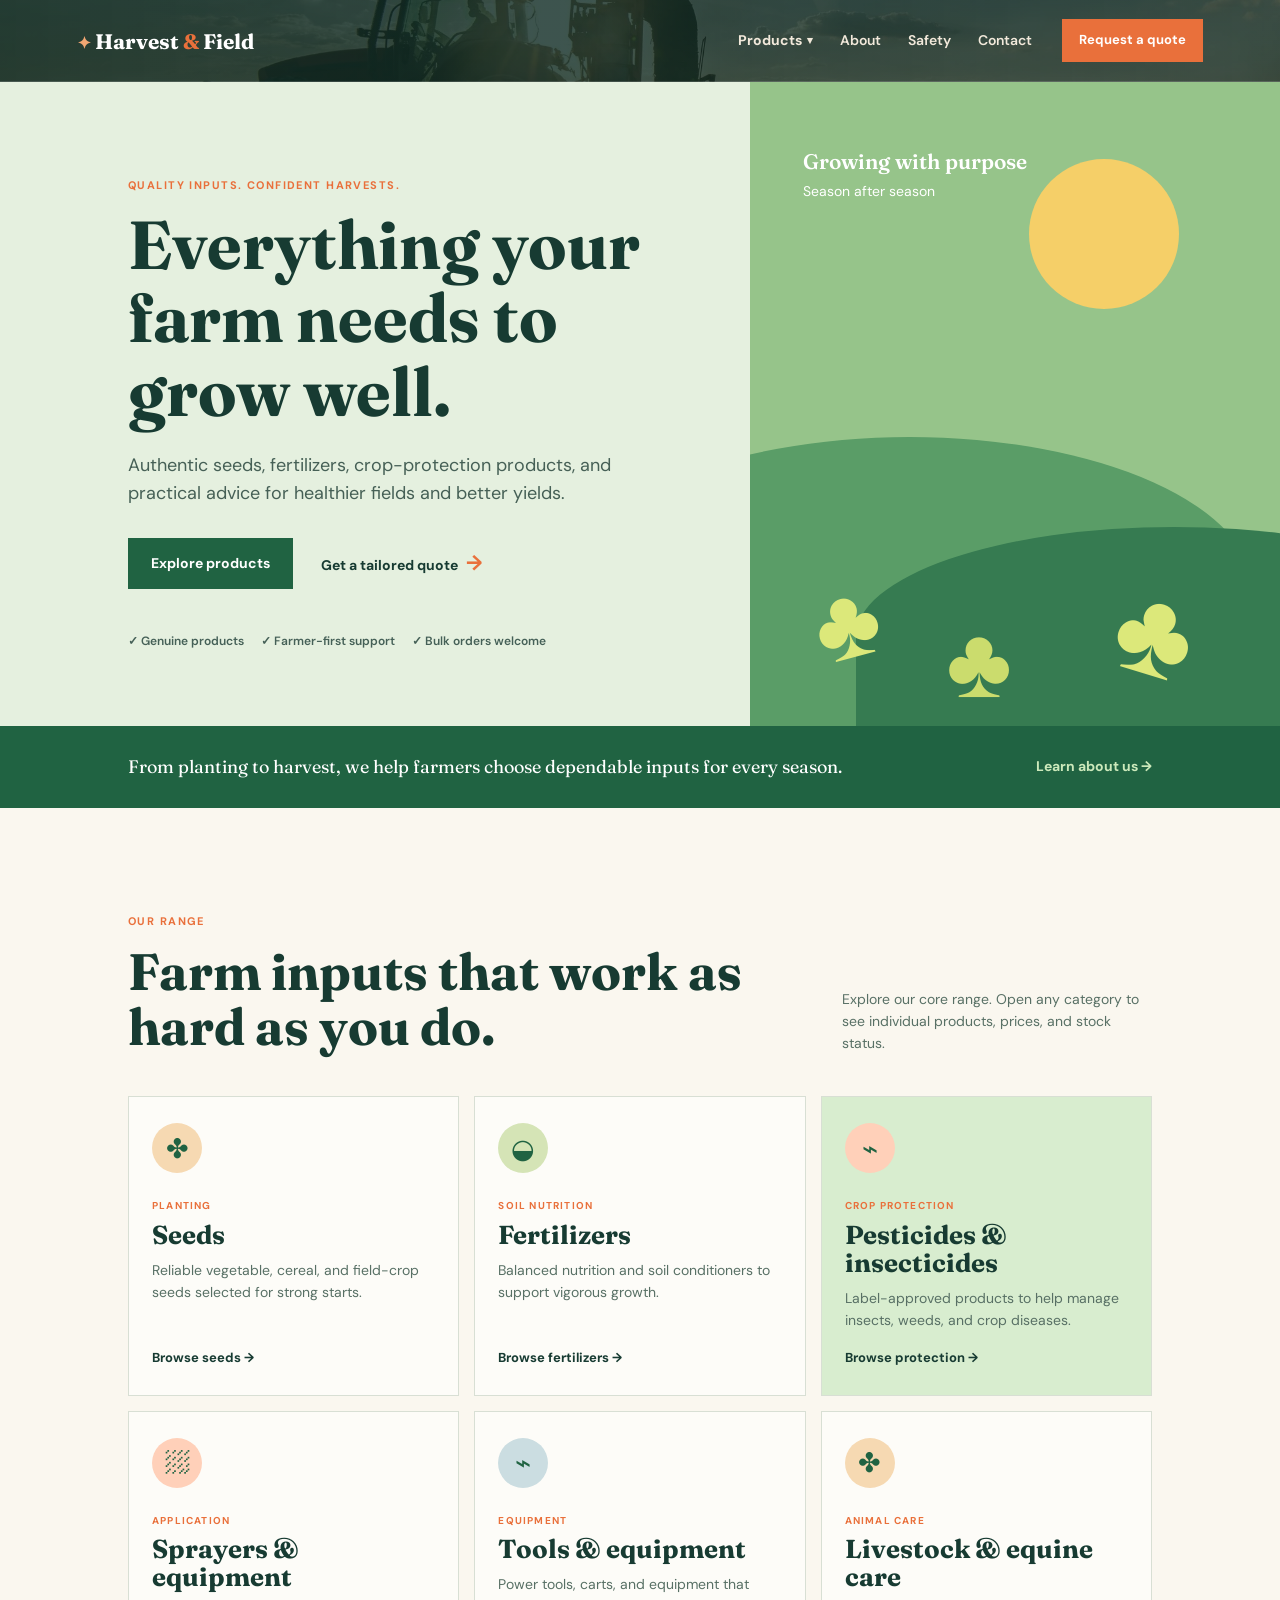
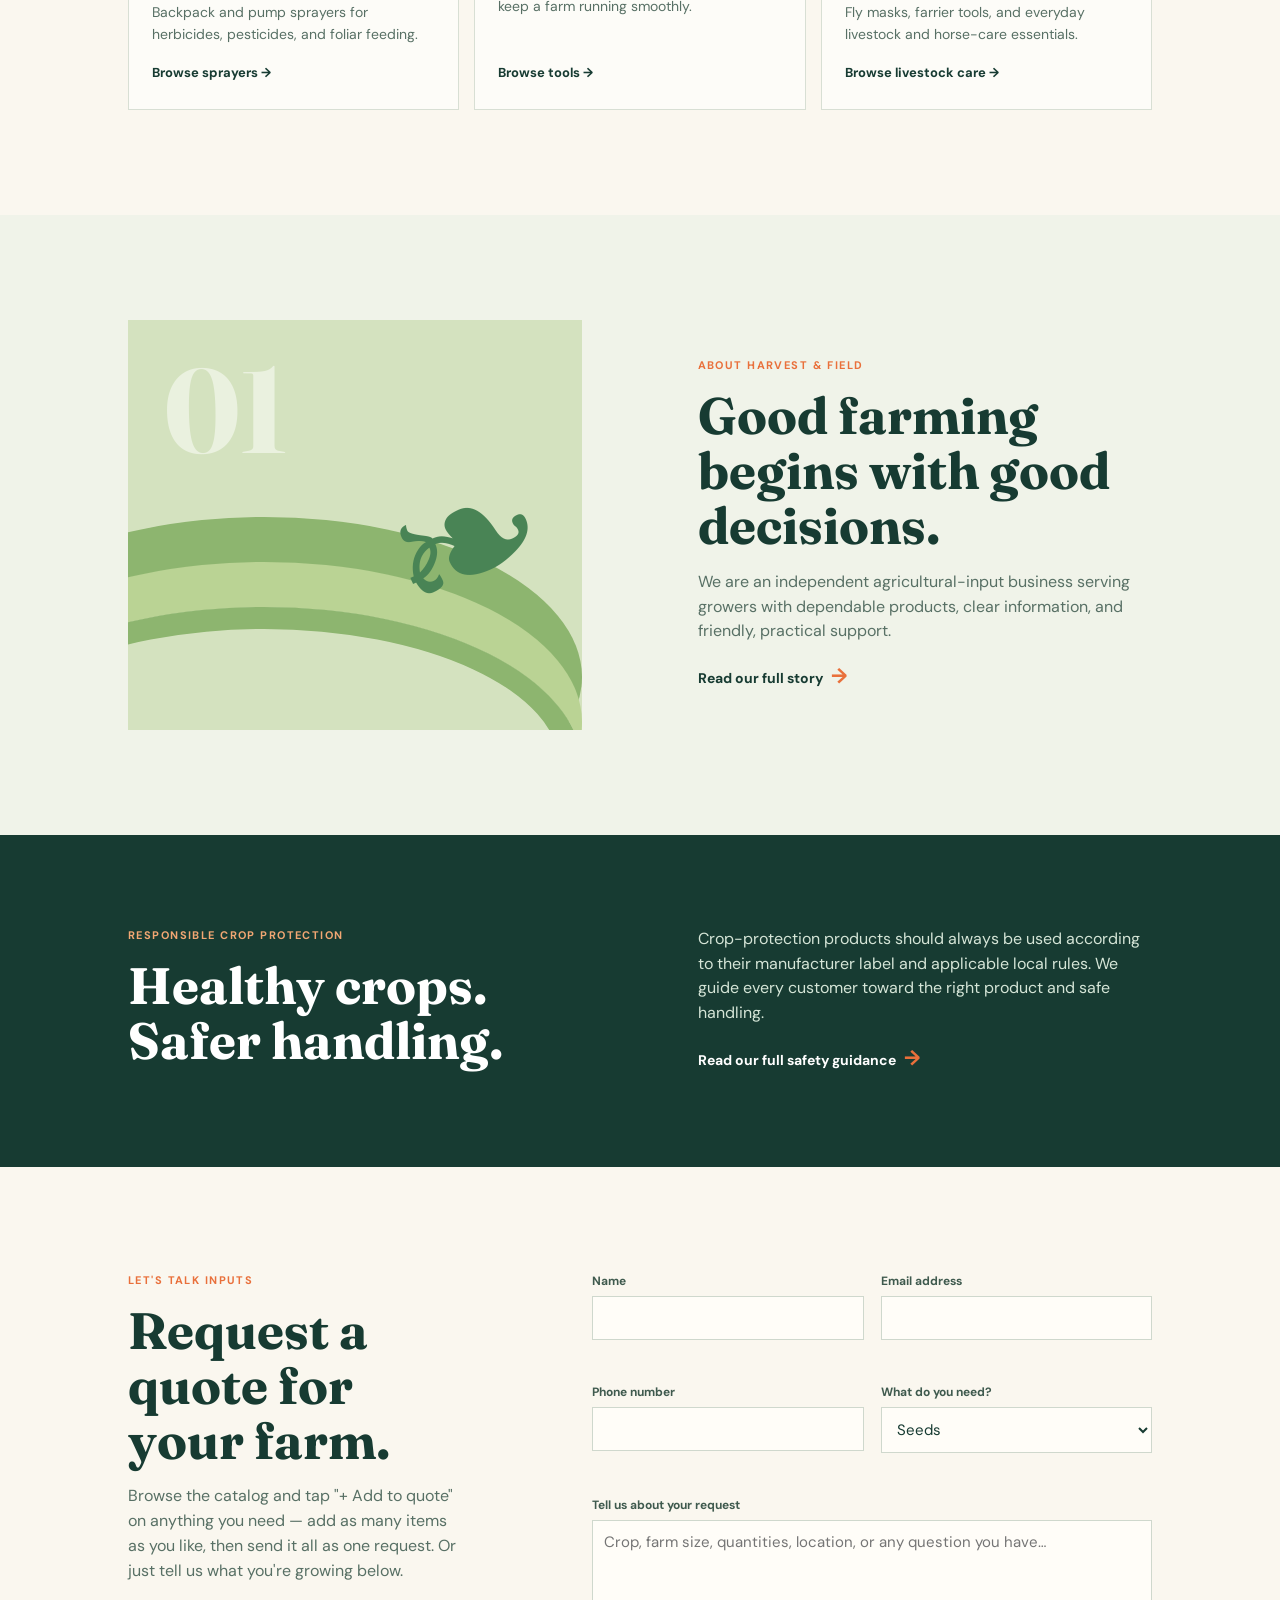
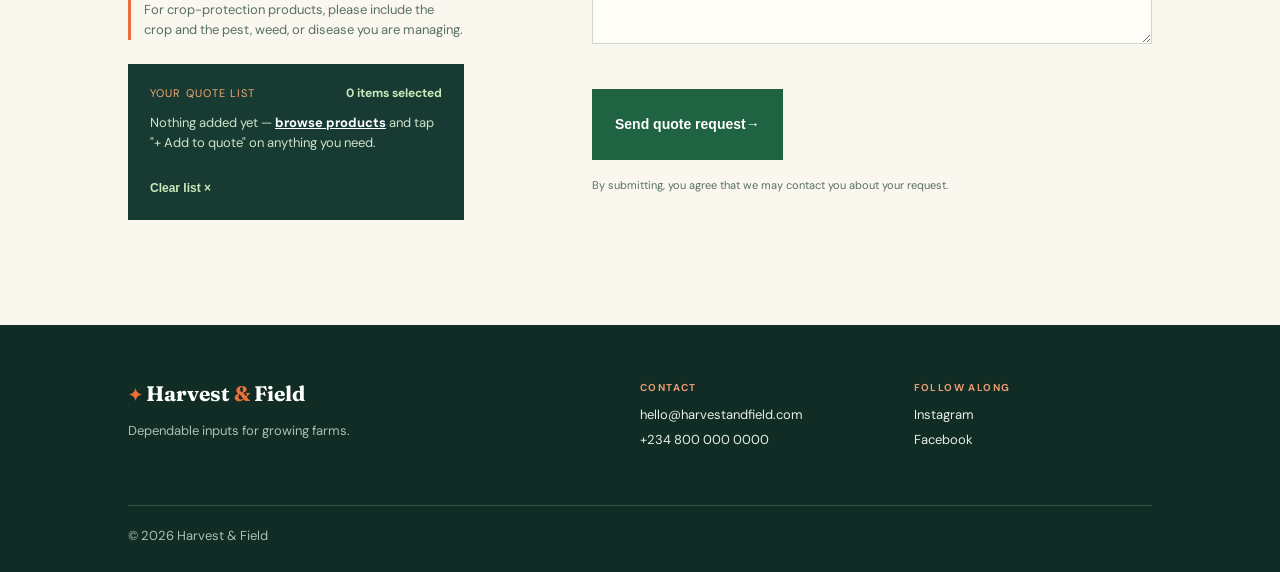
==== harvest-and-field-site/index.html @ bc34e96d "added background image and some images to product.js" ====
<!doctype html>
<html lang="en">
  <head>
    <meta charset="UTF-8" />
    <meta name="viewport" content="width=device-width, initial-scale=1.0" />
    <meta name="description" content="Trusted crop protection, fertilizers, seeds, and farm inputs." />
    <title>Harvest &amp; Field | Agricultural Inputs</title>
    <link rel="preconnect" href="https://fonts.googleapis.com" />
    <link rel="preconnect" href="https://fonts.gstatic.com" crossorigin />
    <link href="https://fonts.googleapis.com/css2?family=DM+Sans:wght@400;500;600;700&family=Fraunces:opsz,wght@9..144,600;9..144,700&display=swap" rel="stylesheet" />
    <link rel="stylesheet" href="styles.css" />
  </head>
  <body>
    <header class="site-header">
      <a class="brand" href="#home" aria-label="Harvest and Field home"><span class="brand-mark">✦</span> Harvest <em>&amp;</em> Field</a>
      <button class="menu-button" aria-expanded="false" aria-controls="site-nav">Menu</button>
      <nav id="site-nav" class="site-nav" aria-label="Main navigation">
        <div class="nav-dropdown">
          <button class="nav-dropdown-trigger" aria-expanded="false" aria-controls="nav-dropdown-panel">Products <span class="caret">▾</span></button>
          <div id="nav-dropdown-panel" class="nav-dropdown-panel">
            <a href="products/index.html#seeds">Seeds</a>
            <a href="products/index.html#fertilizers">Fertilizers</a>
            <a href="products/index.html#protection">Pesticides &amp; insecticides</a>
            <a href="products/index.html#sprayers">Sprayers &amp; application equipment</a>
            <a href="products/index.html#tools">Tools &amp; equipment</a>
            <a href="products/index.html#livestock-care">Livestock &amp; equine care</a>
            <a class="nav-dropdown-all" href="products/index.html">View all products →</a>
          </div>
        </div>
        <a href="about.html">About</a><a href="safety.html">Safety</a><a href="#contact">Contact</a>
        <a href="#quote" class="nav-cta-mobile">Request a quote <span class="cart-badge" data-cart-badge hidden>0</span></a>
      </nav>
      <a class="button button-small header-cta" href="#quote">Request a quote <span class="cart-badge" data-cart-badge hidden>0</span></a>
    </header>

    <main>
      <section id="home" class="hero">
        <div class="hero-copy">
          <p class="eyebrow">Quality inputs. Confident harvests.</p>
          <h1>Everything your farm needs to grow well.</h1>
          <p class="hero-text">Authentic seeds, fertilizers, crop-protection products, and practical advice for healthier fields and better yields.</p>
          <div class="hero-actions"><a class="button" href="products/index.html">Explore products</a><a class="text-link" href="#quote">Get a tailored quote <span>→</span></a></div>
          <div class="trust-row"><span>✓ Genuine products</span><span>✓ Farmer-first support</span><span>✓ Bulk orders welcome</span></div>
        </div>
        <div class="hero-art" role="img" aria-label="Illustration of growing farm crops">
          <div class="sun"></div><div class="hill hill-back"></div><div class="hill hill-front"></div><div class="plant plant-one">♣</div><div class="plant plant-two">♣</div><div class="plant plant-three">♣</div>
          <p>Growing with purpose<br /><span>Season after season</span></p>
        </div>
      </section>

      <section class="intro-strip"><p>From planting to harvest, we help farmers choose dependable inputs for every season.</p><a href="about.html">Learn about us →</a></section>

      <section id="products" class="section products">
        <div class="section-heading"><div><p class="eyebrow">Our range</p><h2>Farm inputs that work as hard as you do.</h2></div><p>Explore our core range. Open any category to see individual products, prices, and stock status.</p></div>
        <div class="product-grid product-grid-6">
          <a class="product-card" href="products/index.html#seeds"><div class="product-icon seed">✤</div><p class="card-label">Planting</p><h3>Seeds</h3><p>Reliable vegetable, cereal, and field-crop seeds selected for strong starts.</p><span class="text-link-inline">Browse seeds →</span></a>
          <a class="product-card" href="products/index.html#fertilizers"><div class="product-icon fertilizer">◒</div><p class="card-label">Soil nutrition</p><h3>Fertilizers</h3><p>Balanced nutrition and soil conditioners to support vigorous growth.</p><span class="text-link-inline">Browse fertilizers →</span></a>
          <a class="product-card featured" href="products/index.html#protection"><div class="product-icon protect">⌁</div><p class="card-label">Crop protection</p><h3>Pesticides &amp; insecticides</h3><p>Label-approved products to help manage insects, weeds, and crop diseases.</p><span class="text-link-inline">Browse protection →</span></a>
          <a class="product-card" href="products/index.html#sprayers"><div class="product-icon protect">⛆</div><p class="card-label">Application</p><h3>Sprayers &amp; equipment</h3><p>Backpack and pump sprayers for herbicides, pesticides, and foliar feeding.</p><span class="text-link-inline">Browse sprayers →</span></a>
          <a class="product-card" href="products/index.html#tools"><div class="product-icon tools">⌁</div><p class="card-label">Equipment</p><h3>Tools &amp; equipment</h3><p>Power tools, carts, and equipment that keep a farm running smoothly.</p><span class="text-link-inline">Browse tools →</span></a>
          <a class="product-card" href="products/index.html#livestock-care"><div class="product-icon seed">✤</div><p class="card-label">Animal care</p><h3>Livestock &amp; equine care</h3><p>Fly masks, farrier tools, and everyday livestock and horse-care essentials.</p><span class="text-link-inline">Browse livestock care →</span></a>
        </div>
      </section>

      <section id="about" class="section story">
        <div class="story-art"><span>01</span><div class="field-lines"></div><div class="story-leaf">❧</div></div>
        <div class="story-copy"><p class="eyebrow">About Harvest &amp; Field</p><h2>Good farming begins with good decisions.</h2><p>We are an independent agricultural-input business serving growers with dependable products, clear information, and friendly, practical support.</p><a class="text-link" href="about.html">Read our full story <span>→</span></a></div>
      </section>

      <section id="safety" class="safety-section"><div><p class="eyebrow">Responsible crop protection</p><h2>Healthy crops. Safer handling.</h2></div><div class="safety-copy"><p>Crop-protection products should always be used according to their manufacturer label and applicable local rules. We guide every customer toward the right product and safe handling.</p><a href="safety.html" class="text-link">Read our full safety guidance <span>→</span></a></div></section>

      <section id="quote" class="quote-section">
        <div class="quote-copy">
          <p class="eyebrow">Let's talk inputs</p>
          <h2>Request a quote for your farm.</h2>
          <p>Browse the catalog and tap "+ Add to quote" on anything you need — add as many items as you like, then send it all as one request. Or just tell us what you're growing below.</p>
          <p class="small-note">For crop-protection products, please include the crop and the pest, weed, or disease you are managing.</p>

          <div class="quote-cart-box">
            <div class="quote-cart-header">
              <p class="quote-selected-label">Your quote list</p>
              <span id="quote-cart-count" class="quote-cart-count">0 items selected</span>
            </div>
            <p id="quote-cart-empty" class="quote-cart-empty">Nothing added yet — <a href="products/index.html">browse products</a> and tap "+ Add to quote" on anything you need.</p>
            <ul id="quote-cart-list" class="quote-cart-list" hidden></ul>
            <button type="button" class="text-link quote-clear" id="quote-cart-clear">Clear list ×</button>
          </div>
        </div>
        <!-- Replace YOUR_FORMSPREE_FORM_ID with the form ID from your Formspree dashboard. -->
        <form class="quote-form" action="https://formspree.io/f/YOUR_FORMSPREE_FORM_ID" method="POST">
          <label>Name<input type="text" name="name" required autocomplete="name" /></label>
          <label>Email address<input type="email" name="email" required autocomplete="email" /></label>
          <label>Phone number<input type="tel" name="phone" autocomplete="tel" /></label>
          <label>What do you need?<select name="interest" id="quote-interest">
            <option value="Seeds">Seeds</option>
            <option value="Fertilizers">Fertilizers</option>
            <option value="Pesticides and insecticides">Pesticides &amp; insecticides</option>
            <option value="Sprayers and application equipment">Sprayers &amp; application equipment</option>
            <option value="Tools and equipment">Tools &amp; equipment</option>
            <option value="Livestock and equine care">Livestock &amp; equine care</option>
            <option value="Bulk order">Bulk order</option>
          </select></label>
          <input type="hidden" name="products" id="quote-products-field" value="" />
          <label class="full-width">Tell us about your request<textarea name="message" id="quote-message" rows="5" required placeholder="Crop, farm size, quantities, location, or any question you have…"></textarea></label>
          <input type="hidden" name="_subject" value="New Harvest & Field quote request" />
          <button class="button form-button" type="submit">Send quote request <span>→</span></button>
          <p class="form-note">By submitting, you agree that we may contact you about your request.</p>
        </form>
      </section>
    </main>
    <footer id="contact" class="site-footer"><div class="footer-brand"><a class="brand" href="#home"><span class="brand-mark">✦</span> Harvest <em>&amp;</em> Field</a><p>Dependable inputs for growing farms.</p></div><div><p class="footer-label">Contact</p><a href="mailto:hello@harvestandfield.com">hello@harvestandfield.com</a><a href="tel:+2348000000000">+234 800 000 0000</a></div><div><p class="footer-label">Follow along</p><a href="#">Instagram</a><a href="#">Facebook</a></div><p class="copyright">© <span id="year"></span> Harvest &amp; Field</p></footer>
    <script src="products.js"></script>
    <script src="script.js"></script>
    <script src="quote-cart.js"></script>
  </body>
</html>
---- harvest-and-field-site/styles.css ----
:root{--ink:#173b32;--green:#206342;--light:#edf4e9;--cream:#faf7ef;--orange:#e9703b;--line:#d8dfd4;--muted:#587065}*{box-sizing:border-box}html{scroll-behavior:smooth}body{margin:0;background:var(--cream);color:var(--ink);font:16px/1.55 'DM Sans',sans-serif}a{color:inherit;text-decoration:none}.site-header{height:82px;padding:0 6vw;display:flex;align-items:center;gap:30px;border-bottom:1px solid var(--line);background:rgba(250,247,239,.93);position:sticky;top:0;z-index:10;backdrop-filter:blur(9px)}.brand{font:700 21px Fraunces,serif;white-space:nowrap}.brand em{color:var(--orange);font-style:normal}.brand-mark{color:var(--orange);font-size:17px}.site-nav{display:flex;gap:27px;margin-left:auto;font-size:14px;font-weight:600}.site-nav a:hover,.text-link:hover,.product-card a:hover{color:var(--orange)}.button{display:inline-flex;align-items:center;justify-content:center;background:var(--green);color:white;padding:14px 22px;border:1px solid var(--green);font-weight:700;font-size:14px;transition:.2s}.button:hover{background:#164c32}.button-small{padding:10px 16px;font-size:13px}.menu-button{display:none}.hero{min-height:600px;display:grid;grid-template-columns:1.08fr .92fr;padding-left:10vw;background:#e5f0df}.hero-copy{padding:95px 5vw 75px 0;align-self:center}.eyebrow{color:var(--orange);text-transform:uppercase;letter-spacing:.13em;font-size:11px;font-weight:700;margin:0 0 14px}.hero h1,h2,h3{font-family:Fraunces,serif;line-height:1.08}.hero h1{font-size:clamp(43px,5.3vw,75px);max-width:670px;margin:0}.hero-text{font-size:18px;color:#466056;max-width:570px;margin:24px 0}.hero-actions{display:flex;align-items:center;gap:28px;margin-top:30px}.text-link{font-weight:700;font-size:14px}.text-link span{color:var(--orange);font-size:21px;margin-left:5px}.trust-row{display:flex;gap:17px;flex-wrap:wrap;font-size:12px;font-weight:600;margin-top:43px;color:#456057}.hero-art{position:relative;overflow:hidden;background:#96c48a;min-height:420px;color:#fff}.hero-art .sun{width:150px;height:150px;border-radius:50%;background:#f5cf68;position:absolute;right:19%;top:12%}.hill{position:absolute;border-radius:50% 50% 0 0;bottom:-20px}.hill-back{background:#5a9d67;width:130%;height:48%;left:-35%}.hill-front{background:#367b51;width:120%;height:34%;right:-40%}.plant{position:absolute;font-size:100px;color:#dce87a;bottom:8%;line-height:1}.plant-one{left:12%;transform:rotate(-15deg)}.plant-two{left:37%;bottom:2%;color:#cbdc6d}.plant-three{right:16%;font-size:120px;bottom:5%;transform:rotate(17deg)}.hero-art p{position:absolute;z-index:2;left:10%;top:7%;font:600 21px/1.3 Fraunces,serif}.hero-art p span{font:14px 'DM Sans',sans-serif}.intro-strip{background:var(--green);padding:27px 10vw;display:flex;justify-content:space-between;gap:25px;color:#fff;align-items:center}.intro-strip p{margin:0;font-family:Fraunces,serif;font-size:18px}.intro-strip a{color:#cce9bb;font-size:14px;font-weight:700;white-space:nowrap}.section{padding:105px 10vw}.section-heading{display:flex;justify-content:space-between;gap:40px;align-items:end;margin-bottom:42px}.section-heading h2,.story h2,.quote-section h2,.safety-section h2{font-size:clamp(33px,4vw,52px);margin:0;max-width:650px}.section-heading>p{max-width:310px;margin:0;color:var(--muted);font-size:14px}.product-grid{display:grid;grid-template-columns:repeat(4,1fr);gap:15px}.product-card{border:1px solid var(--line);padding:26px 23px;min-height:290px;background:#fdfcf8;display:flex;flex-direction:column}.product-card.featured{background:#d8edcf}.product-icon{width:50px;height:50px;border-radius:50%;display:grid;place-items:center;background:#f6d9b2;color:var(--green);font-size:27px;margin-bottom:25px}.fertilizer{background:#d5e4b6}.protect{background:#ffd0b9}.tools{background:#cbdde1}.card-label{font-size:10px;text-transform:uppercase;letter-spacing:.12em;color:var(--orange);font-weight:700;margin:0 0 7px}.product-card h3{font-size:26px;margin:0}.product-card p:not(.card-label){font-size:14px;color:var(--muted);margin:11px 0 17px}.product-card a{font-size:13px;font-weight:700;margin-top:auto}.story{display:grid;grid-template-columns:1fr 1fr;gap:9vw;align-items:center;background:#f0f3e9}.story-art{height:410px;background:#d4e2bf;position:relative;overflow:hidden}.story-art>span{position:absolute;font:700 120px Fraunces,serif;color:#eaf1df;left:8%;top:4%}.field-lines{position:absolute;width:140%;height:78%;border:22px solid #8db56f;border-radius:50%;left:-40%;bottom:-48%;box-shadow:0 -45px 0 #bad394,0 -90px 0 #8db56f}.story-leaf{position:absolute;right:8%;top:19%;font-size:190px;color:#498455;transform:rotate(-24deg)}.story-copy>p:not(.eyebrow){color:var(--muted);max-width:500px}.safety-section{background:#173b32;color:#fff;padding:92px 10vw;display:grid;grid-template-columns:1fr 1fr;gap:9vw}.safety-section .eyebrow{color:#f2a773}.safety-copy{color:#d5e5d7}.safety-copy p{margin-top:0}.safety-copy ul{padding-left:20px;font-size:14px;margin:23px 0}.safety-copy li{margin:7px 0}.safety-copy .text-link{color:#fff}.quote-section{padding:105px 10vw;display:grid;grid-template-columns:.75fr 1.25fr;gap:10vw}.quote-copy>p:not(.eyebrow){color:var(--muted);max-width:365px}.small-note{font-size:13px;border-left:3px solid var(--orange);padding-left:13px}.quote-form{display:grid;grid-template-columns:1fr 1fr;gap:17px}.quote-form label{font-size:12px;font-weight:700;color:#3f5a4e}.quote-form input,.quote-form select,.quote-form textarea{font:15px 'DM Sans',sans-serif;color:var(--ink);width:100%;display:block;background:#fffdf8;border:1px solid #cfd8cd;padding:11px;margin-top:6px;border-radius:0}.quote-form input:focus,.quote-form select:focus,.quote-form textarea:focus{outline:2px solid #8ec17c;border-color:transparent}.full-width,.form-button,.form-note{grid-column:1/-1}.form-button{width:max-content;cursor:pointer;margin-top:2px}.form-note{font-size:11px;color:var(--muted);margin:0}.site-footer{background:#102c25;color:#e7f0e3;padding:55px 10vw 25px;display:grid;grid-template-columns:2fr 1fr 1fr;gap:35px}.site-footer .brand{color:#fff}.footer-brand p,.copyright{font-size:13px;color:#aac0b2}.footer-label{font-size:10px;text-transform:uppercase;letter-spacing:.14em;color:#e99b70;font-weight:700;margin:0 0 10px}.site-footer div:not(.footer-brand) a{display:block;font-size:13px;margin:5px 0}.copyright{grid-column:1/-1;margin:15px 0 0;border-top:1px solid #355348;padding-top:20px}@media(max-width:760px){.site-header{padding:0 6vw;height:68px;gap:12px}.menu-button{display:block;margin-left:auto;background:none;border:0;color:var(--ink);font:700 13px 'DM Sans';cursor:pointer}.site-nav{display:none;position:absolute;top:68px;left:0;right:0;padding:20px 6vw;background:var(--cream);border-bottom:1px solid var(--line);flex-direction:column;gap:15px}.site-nav.open{display:flex}.header-cta{display:none}.hero{display:block;padding-left:6vw}.hero-copy{padding:67px 6vw 54px 0}.hero-art{min-height:320px}.intro-strip{padding:23px 6vw;display:block}.intro-strip a{display:inline-block;margin-top:9px}.section,.quote-section{padding:72px 6vw}.section-heading,.safety-section,.quote-section,.story{display:block}.section-heading>p{margin-top:17px}.product-grid{grid-template-columns:1fr 1fr}.product-card{min-height:255px;padding:20px 17px}.product-card h3{font-size:23px}.story-art{height:300px;margin-bottom:48px}.safety-section{padding:70px 6vw}.safety-copy{margin-top:30px}.quote-copy{margin-bottom:38px}.site-footer{padding:45px 6vw 22px;grid-template-columns:1fr 1fr}.footer-brand,.copyright{grid-column:1/-1}}@media(max-width:420px){.product-grid,.quote-form{grid-template-columns:1fr}.hero h1{font-size:42px}.trust-row{display:block}.trust-row span{display:block;margin:7px 0}.site-footer{grid-template-columns:1fr}.site-footer div{margin-bottom:10px}}


/* ============ Added: products dropdown, catalog, product detail, quote flow ============ */

.nav-dropdown{position:relative}
.nav-dropdown-trigger{background:none;border:0;font:700 14px 'DM Sans',sans-serif;color:var(--ink);cursor:pointer;display:inline-flex;align-items:center;gap:5px;padding:0}
.nav-dropdown-trigger:hover,.nav-dropdown-trigger[aria-expanded="true"]{color:var(--orange)}
.nav-dropdown-trigger .caret{font-size:11px;transition:transform .15s}
.nav-dropdown-trigger[aria-expanded="true"] .caret{transform:rotate(180deg)}
.nav-dropdown-panel{display:none;position:absolute;top:calc(100% + 14px);left:0;background:#fffdf8;border:1px solid var(--line);box-shadow:0 14px 30px rgba(23,59,50,.12);min-width:230px;padding:8px;z-index:20}
.nav-dropdown-panel.open{display:flex;flex-direction:column}
.nav-dropdown-panel a{padding:10px 12px;font-size:14px;font-weight:600;color:var(--ink);border-radius:2px}
.nav-dropdown-panel a:hover{background:var(--light);color:var(--green)}
.nav-dropdown-panel .nav-dropdown-all{margin-top:6px;border-top:1px solid var(--line);padding-top:12px;color:var(--orange);font-size:13px}

@media(max-width:760px){
  .nav-dropdown-panel{position:static;box-shadow:none;border:0;padding:4px 0 4px 14px;min-width:0}
  .nav-dropdown-panel.open{display:flex}
  .nav-dropdown-trigger{width:100%;justify-content:space-between;padding:4px 0}
}

.text-link-inline{font-size:13px;font-weight:700;margin-top:auto;color:var(--ink)}
.product-card:hover .text-link-inline{color:var(--orange)}

/* Status pills */
.status-pill{display:inline-flex;align-items:center;font-size:10px;font-weight:700;text-transform:uppercase;letter-spacing:.06em;padding:5px 10px;border-radius:2px}
.status-pill-lg{font-size:12px;padding:7px 14px;margin:10px 0}
.status-in{background:#d8edcf;color:#206342}
.status-low{background:#fbe6c4;color:#9a5b0a}
.status-out{background:#f2d3d3;color:#9c2f2f}
.status-special{background:#d9e6f2;color:#2b5a82}

/* Catalog hero + filters */
.catalog-hero{padding:80px 10vw 20px;max-width:760px}
.catalog-hero h1{font-size:clamp(36px,5vw,58px);margin:14px 0}
.catalog-hero p{color:var(--muted);font-size:16px}
.catalog-filters{display:flex;gap:12px;flex-wrap:wrap;padding:0 10vw 40px}
.filter-chip{border:1px solid var(--line);padding:9px 16px;font-size:13px;font-weight:700;border-radius:999px;background:#fdfcf8}
.filter-chip:hover{border-color:var(--green);color:var(--green)}

.catalog-section{padding:20px 10vw 60px}
.catalog-section h2{font-size:clamp(26px,3vw,36px);margin:0 0 24px}
.catalog-grid{display:grid;grid-template-columns:repeat(4,1fr);gap:18px}
.catalog-card{border:1px solid var(--line);background:#fdfcf8;display:flex;flex-direction:column;overflow:hidden}
.catalog-card:hover{border-color:var(--green)}
.catalog-card-image{position:relative;background:#fff;aspect-ratio:1/1;display:flex;align-items:center;justify-content:center;padding:14px}
.catalog-card-image img{max-width:100%;max-height:100%;object-fit:contain}
.catalog-card-image .status-pill{position:absolute;top:10px;right:10px}
.catalog-card-body{padding:16px}
.catalog-card-body h3{font-family:Fraunces,serif;font-size:18px;margin:0 0 6px;line-height:1.2}
.catalog-card-body p{font-size:13px;color:var(--muted);margin:0 0 10px}
.catalog-card-price{font-size:13px;font-weight:700;color:var(--green)}
.empty-note{color:var(--muted);font-size:14px}

/* Breadcrumb */
.breadcrumb{padding:26px 10vw 0;font-size:12px;color:var(--muted)}
.breadcrumb a{color:var(--muted);font-weight:600}
.breadcrumb a:hover{color:var(--orange)}
.breadcrumb span{margin:0 6px}

/* Product detail */
.product-detail{display:grid;grid-template-columns:1fr 1fr;gap:6vw;padding:24px 10vw 70px;align-items:start}
.product-image{background:#fff;border:1px solid var(--line);aspect-ratio:1/1;display:flex;align-items:center;justify-content:center;padding:30px}
.product-image img{max-width:100%;max-height:100%;object-fit:contain}
.product-info h1{font-size:clamp(28px,3.6vw,42px);margin:6px 0 4px}
.product-price{font-size:22px;font-weight:700;color:var(--green);margin:14px 0 4px}
.product-description{color:var(--muted);font-size:15px;max-width:520px;margin:14px 0 26px}
.product-actions{display:flex;align-items:center;gap:24px;flex-wrap:wrap;margin-bottom:22px}
.product-note{font-size:12px;color:var(--muted);border-left:3px solid var(--orange);padding-left:12px;max-width:480px}
.product-missing{padding:60px 0;text-align:center}

.similar-section{padding:20px 10vw 80px;border-top:1px solid var(--line)}
.similar-section h2{font-size:26px;margin:34px 0 6px}
.similar-intro{color:var(--muted);font-size:14px;margin:0 0 24px}

/* Quote-selected-product widget */
.quote-selected-product{background:#173b32;color:#fff;padding:16px 18px;margin-top:24px;max-width:365px}
.quote-selected-label{font-size:11px;text-transform:uppercase;letter-spacing:.1em;color:#f2a773;margin:0 0 4px}
.quote-selected-name{font-family:Fraunces,serif;font-size:18px;margin:0 0 8px}
.quote-clear{background:none;border:0;color:#cce9bb;font-size:12px;font-weight:700;cursor:pointer;padding:0}
.quote-clear:hover{color:#fff}

@media(max-width:900px){
  .catalog-grid{grid-template-columns:repeat(2,1fr)}
  .product-detail{grid-template-columns:1fr;gap:30px}
}
@media(max-width:480px){
  .catalog-grid{grid-template-columns:1fr}
  .catalog-hero,.catalog-filters,.catalog-section,.breadcrumb,.product-detail,.similar-section{padding-left:6vw;padding-right:6vw}
}


/* ============ Added: standalone About/Safety pages ============ */

.nav-current{color:var(--orange)}

.page-hero{padding:80px 10vw 30px;max-width:760px}
.page-hero h1{font-size:clamp(36px,5vw,58px);margin:14px 0}
.page-hero p{color:var(--muted);font-size:16px}

.about-values,.safety-guidelines{padding-top:0}
.about-values .product-card p a.text-link-inline,
.safety-guidelines .product-card p a.text-link-inline{display:inline;margin:0;color:var(--orange);font-weight:700}

.safety-section-page{padding-top:60px}

.quote-teaser{background:var(--green);color:#fff;padding:60px 10vw;display:flex;justify-content:space-between;align-items:center;gap:30px;flex-wrap:wrap}
.quote-teaser h2{font-family:Fraunces,serif;font-size:clamp(24px,3vw,34px);margin:6px 0}
.quote-teaser p{color:#d9ecd0;margin:0;max-width:420px}
.quote-teaser .eyebrow{color:#f2a773}
.quote-teaser .button{background:#fff;color:var(--green);border-color:#fff}
.quote-teaser .button:hover{background:#eef7ea}

@media(max-width:760px){
  .page-hero{padding:60px 6vw 20px}
  .quote-teaser{padding:44px 6vw;flex-direction:column;align-items:flex-start}
}


/* ============ Added: mobile responsiveness & usability pass ============ */

html{-webkit-text-size-adjust:100%}
body{overflow-x:hidden}
img{max-width:100%}

/* Quote CTA inside the mobile menu (hidden on desktop; header button already covers that case) */
.nav-cta-mobile{display:none}

/* Bigger, easier-to-tap menu button */
.menu-button{padding:8px 4px}

@media(max-width:760px){
  /* Mobile menu gets its own prominent quote button since the header one is hidden */
  .nav-cta-mobile{
    display:block;
    margin-top:6px;
    padding-top:16px;
    border-top:1px solid var(--line);
    color:var(--green);
    font-weight:700;
  }

  /* Roomier tap targets throughout the mobile menu */
  .site-nav > a{padding:6px 0}
  .nav-dropdown-trigger{padding:6px 0}
  .nav-dropdown-panel a{padding:12px 12px;min-height:20px}

  /* Let primary hero/CTA buttons wrap instead of overflowing on narrow phones */
  .hero-actions{flex-wrap:wrap;row-gap:14px}
  .trust-row{row-gap:8px}

  /* Bring product/catalog/about/safety pages in line with the rest of the site's mobile side padding */
  .catalog-hero,.catalog-filters,.catalog-section,.breadcrumb,.product-detail,.similar-section,
  .page-hero,.about-values,.safety-guidelines,.safety-section-page{
    padding-left:6vw;
    padding-right:6vw;
  }
  .catalog-grid{grid-template-columns:repeat(2,1fr)}
  .product-detail{grid-template-columns:1fr;gap:26px}
  .product-image{padding:20px}

  /* Quote form: single column reads far better than a squeezed 2-column grid on mid-size phones */
  .quote-form{grid-template-columns:1fr}
  .quote-selected-product{max-width:none}

  /* Footer links get more breathing room for thumbs */
  .site-footer div:not(.footer-brand) a{padding:4px 0}

  /* Filter chips wrap cleanly and stay tappable */
  .catalog-filters{gap:10px}
  .filter-chip{padding:10px 16px}
}

@media(max-width:480px){
  .catalog-grid{grid-template-columns:1fr}
  .product-actions{flex-direction:column;align-items:flex-start;gap:14px}
  .product-actions .button{width:100%;text-align:center}
  .quote-teaser{align-items:stretch}
  .quote-teaser .button{width:100%;text-align:center}
  .hero-actions .button{width:100%;text-align:center}
  .hero-actions .text-link{width:100%;display:inline-block;text-align:center}
  .catalog-card-body h3{font-size:16px}
  .product-info h1{font-size:28px}
}


/* ============ Added: multi-item quote cart ============ */

/* Header/mobile-menu cart count badge */
.cart-badge{
  display:inline-flex;align-items:center;justify-content:center;
  min-width:18px;height:18px;padding:0 5px;margin-left:6px;
  background:var(--orange);color:#fff;font-size:11px;font-weight:700;
  border-radius:999px;line-height:18px;
}
.cart-badge[hidden]{display:none}
.header-cta .cart-badge{background:#fff;color:var(--orange)}
.nav-cta-mobile .cart-badge{background:var(--orange);color:#fff}

/* Catalog card restructured: link (image+body) and Add-to-quote button are now siblings,
   not nested, so both stay properly tappable/clickable. */
.catalog-card{border:1px solid var(--line);background:#fdfcf8;display:flex;flex-direction:column;overflow:hidden}
.catalog-card:hover{border-color:var(--green)}
.catalog-card-link{display:flex;flex-direction:column;flex:1;color:inherit;text-decoration:none}
.catalog-card-image{position:relative;background:#fff;aspect-ratio:1/1;display:flex;align-items:center;justify-content:center;padding:14px}
.catalog-card-image img{max-width:100%;max-height:100%;object-fit:contain}
.catalog-card-image .status-pill{position:absolute;top:10px;right:10px}
.catalog-card-body{padding:16px;flex:1;display:flex;flex-direction:column}
.catalog-card-body h3{font-family:Fraunces,serif;font-size:18px;margin:0 0 6px;line-height:1.2}
.catalog-card-body p{font-size:13px;color:var(--muted);margin:0 0 10px}
.catalog-card-price{font-size:13px;font-weight:700;color:var(--green);margin-top:auto}

.add-to-quote-btn{
  margin:0 16px 16px;padding:10px 12px;background:none;
  border:1px solid var(--green);color:var(--green);
  font:700 13px 'DM Sans',sans-serif;cursor:pointer;transition:.15s;
}
.add-to-quote-btn:hover{background:var(--green);color:#fff}
.add-to-quote-btn.in-cart{background:var(--green);color:#fff;border-color:var(--green)}
.add-to-quote-btn.in-cart:hover{background:#164c32}

/* Product detail page "Add to quote" button uses the same in-cart treatment */
.product-actions .button.in-cart{background:#164c32;border-color:#164c32}
.product-actions .button.in-cart::after{content:""}

/* Quote form: cart summary box (replaces the old single-product widget) */
.quote-cart-box{background:#173b32;color:#fff;padding:20px 22px;margin-top:24px;max-width:400px}
.quote-cart-header{display:flex;align-items:center;justify-content:space-between;gap:10px;margin-bottom:6px}
.quote-selected-label{font-size:11px;text-transform:uppercase;letter-spacing:.1em;color:#f2a773;margin:0}
.quote-cart-count{font-size:12px;color:#cce9bb;font-weight:700}
.quote-cart-empty{font-size:13px;color:#cfe2c8;margin:10px 0 0}
.quote-cart-empty a{color:#fff;font-weight:700;text-decoration:underline}
.quote-cart-list{list-style:none;margin:14px 0 6px;padding:0;display:flex;flex-direction:column;gap:10px;max-height:260px;overflow-y:auto}
.quote-cart-item{display:flex;align-items:center;gap:10px;background:rgba(255,255,255,.06);padding:8px;border-radius:2px}
.quote-cart-item img{width:38px;height:38px;object-fit:contain;background:#fff;flex-shrink:0;border-radius:2px}
.quote-cart-item-name{font-size:13px;font-weight:600;flex:1;line-height:1.3}
.quote-cart-remove{background:none;border:0;color:#f2a773;font-size:18px;line-height:1;cursor:pointer;padding:2px 6px}
.quote-cart-remove:hover{color:#fff}
.quote-clear{background:none;border:0;color:#cce9bb;font-size:12px;font-weight:700;cursor:pointer;padding:0;margin-top:8px}
.quote-clear:hover{color:#fff}

@media(max-width:760px){
  .quote-cart-box{max-width:none}
  .add-to-quote-btn{font-size:12px;padding:9px 10px}
}


/* ============ Added: 6-category homepage grid (Sprayers + Livestock & Equine Care) ============ */

.product-grid-6{grid-template-columns:repeat(3,1fr)}

@media(max-width:900px){
  .product-grid-6{grid-template-columns:repeat(2,1fr)}
}
@media(max-width:480px){
  .product-grid-6{grid-template-columns:1fr}
}


/* ============ Added: photographic header background ============ */

.site-header{
  background-image: linear-gradient(90deg, rgba(16,44,37,.88), rgba(16,44,37,.72)), url('images/img120.webp');
  background-size: cover;
  background-position: center 35%;
  border-bottom: 1px solid rgba(255,255,255,.15);
}

.site-header .brand{color:#fff}
.site-header .brand-mark{color:#f2a773}
.site-header .site-nav > a{color:#f2e9db}
.site-header .site-nav > a:hover{color:#fff}
.site-header .nav-dropdown-trigger{color:#f2e9db}
.site-header .nav-dropdown-trigger:hover,
.site-header .nav-dropdown-trigger[aria-expanded="true"]{color:#fff}
.site-header .menu-button{color:#fff}
.site-header .header-cta{background:var(--orange);border-color:var(--orange)}
.site-header .header-cta:hover{background:#d15f2c}
.site-header .header-cta .cart-badge{background:#fff;color:var(--orange)}

/* Mobile menu panel stays on a solid, readable surface — only the slim
   collapsed bar shows the photo, matching how the desktop nav reads. */
@media(max-width:760px){
  .site-header{background-image:none;background-color:#102c25}
  .site-nav{background:var(--cream)}
  .site-nav > a,
  .nav-dropdown-trigger{color:var(--ink)}
  .nav-dropdown-trigger:hover,
  .nav-dropdown-trigger[aria-expanded="true"]{color:var(--orange)}
}
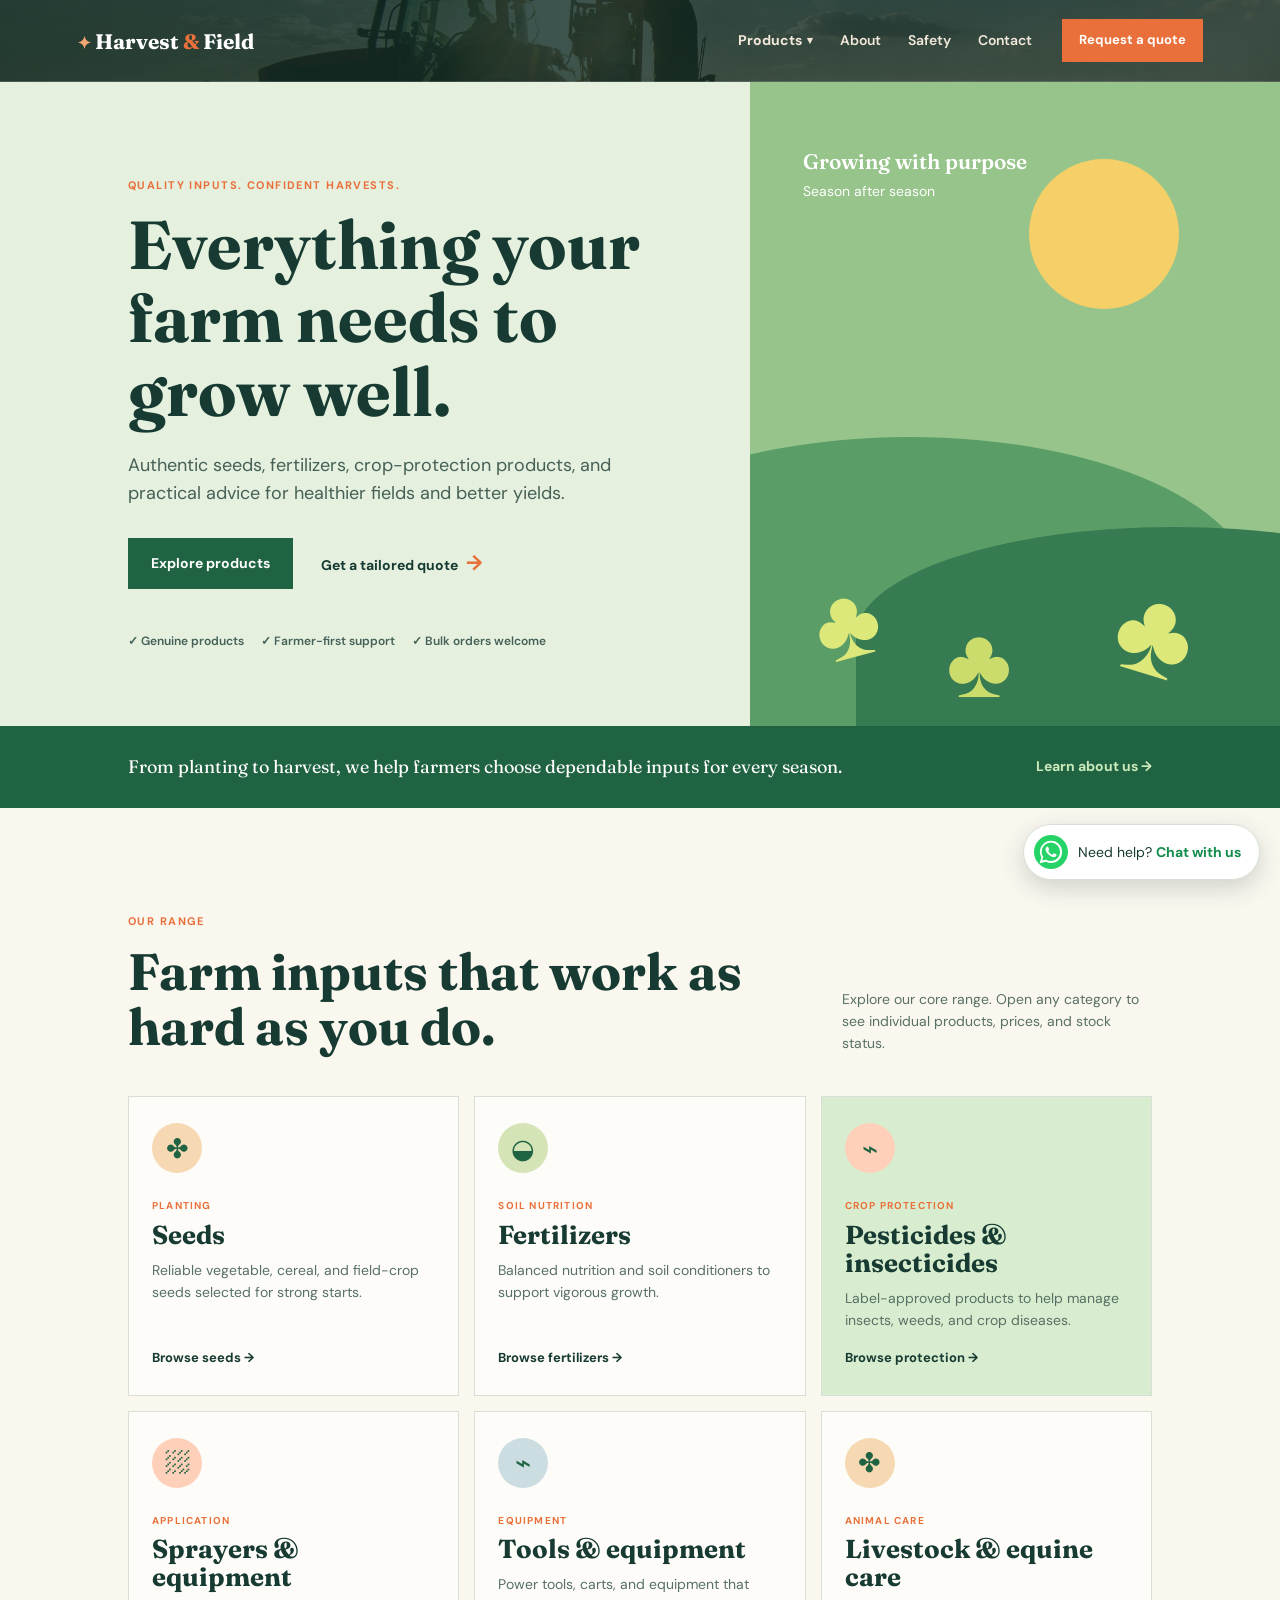
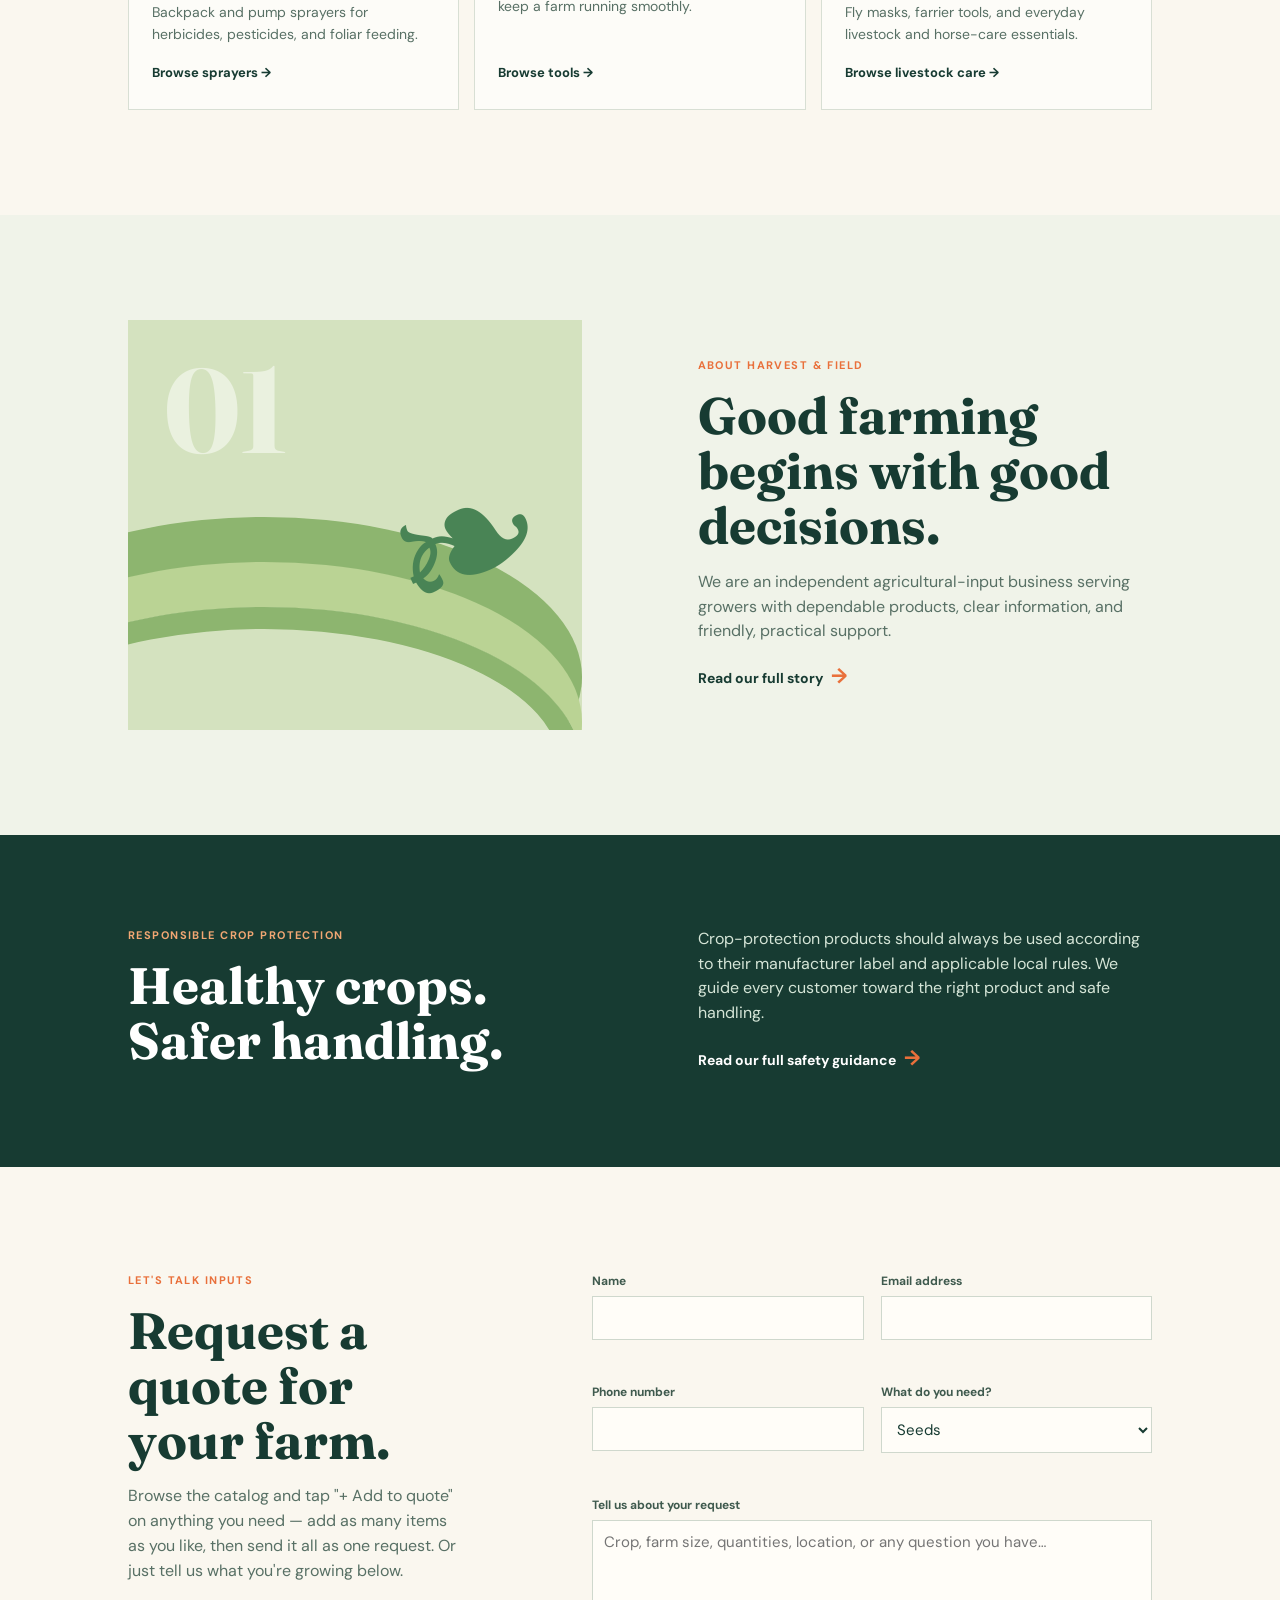
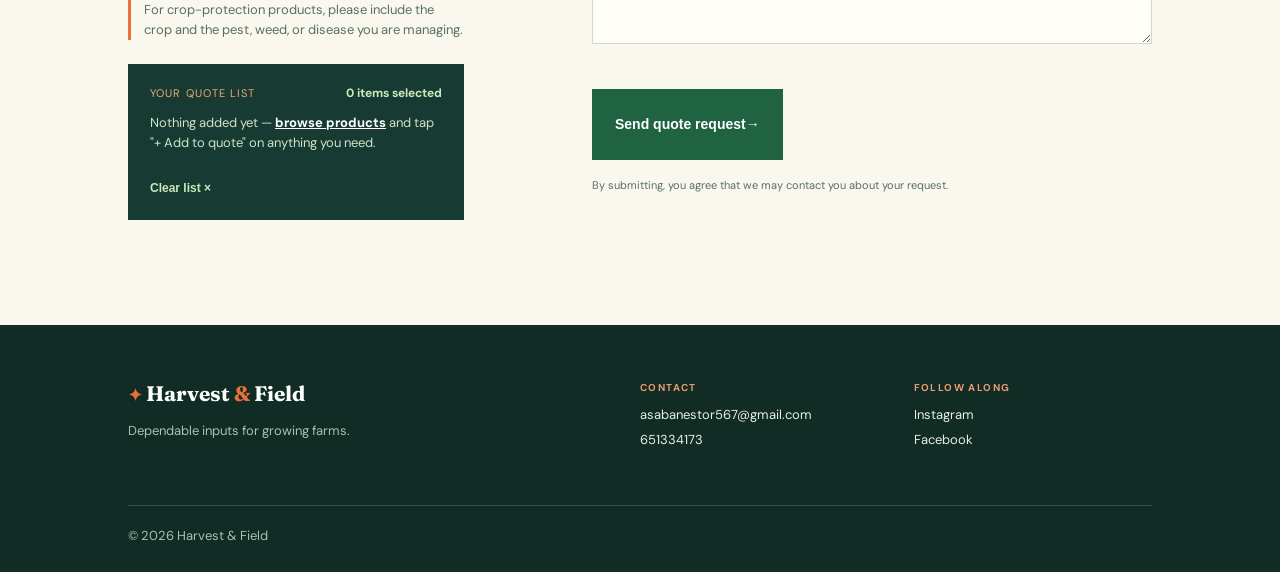
==== commit ee976cd9: "added widget to pages" ====
--- a/harvest-and-field-site/index.html
+++ b/harvest-and-field-site/index.html
@@ -11,6 +11,14 @@
     <link rel="stylesheet" href="styles.css" />
   </head>
   <body>
+    <!-- Replace the phone number below with your real WhatsApp Business number (digits only, country code first, no + or spaces) -->
+    <a class="whatsapp-widget" href="https://wa.me/651334173" target="_blank" rel="noopener noreferrer" aria-label="Chat with us on WhatsApp">
+      <svg class="whatsapp-icon" viewBox="0 0 32 32" xmlns="http://www.w3.org/2000/svg" aria-hidden="true">
+        <circle cx="16" cy="16" r="16" fill="#25D366"/>
+        <path fill="#fff" d="M23.47 8.52A10.4 10.4 0 0 0 16.02 5.3c-5.76 0-10.44 4.68-10.44 10.44 0 1.84.48 3.63 1.4 5.21L5.3 26.7l5.9-1.55a10.42 10.42 0 0 0 4.82 1.23h.01c5.76 0 10.44-4.68 10.44-10.44 0-2.79-1.09-5.41-3.06-7.38zm-7.45 16.06h-.01a8.66 8.66 0 0 1-4.42-1.21l-.32-.19-3.5.92.94-3.42-.21-.35a8.65 8.65 0 0 1-1.33-4.6 8.68 8.68 0 0 1 8.68-8.68 8.62 8.62 0 0 1 6.14 2.55 8.61 8.61 0 0 1 2.54 6.14c0 4.79-3.9 8.68-8.68 8.68zm4.76-6.5c-.26-.13-1.54-.76-1.78-.85-.24-.09-.41-.13-.59.13-.17.26-.67.85-.82 1.02-.15.17-.3.19-.56.06-.26-.13-1.08-.4-2.06-1.27-.76-.68-1.28-1.51-1.42-1.77-.15-.26-.02-.4.11-.53.11-.11.26-.3.39-.44.13-.15.17-.26.26-.43.09-.17.04-.32-.02-.45-.06-.13-.59-1.43-.81-1.95-.21-.51-.43-.44-.59-.45l-.5-.01c-.17 0-.45.06-.69.32-.24.26-.9.88-.9 2.15 0 1.27.92 2.5 1.05 2.67.13.17 1.81 2.76 4.38 3.87.61.26 1.09.42 1.46.54.61.19 1.17.17 1.61.1.49-.07 1.54-.63 1.75-1.24.22-.61.22-1.13.15-1.24-.06-.11-.24-.17-.5-.3z"/>
+      </svg>
+      <span class="whatsapp-text">Need help? <strong>Chat with us</strong></span>
+    </a>
     <header class="site-header">
       <a class="brand" href="#home" aria-label="Harvest and Field home"><span class="brand-mark">✦</span> Harvest <em>&amp;</em> Field</a>
       <button class="menu-button" aria-expanded="false" aria-controls="site-nav">Menu</button>
@@ -108,7 +116,7 @@
         </form>
       </section>
     </main>
-    <footer id="contact" class="site-footer"><div class="footer-brand"><a class="brand" href="#home"><span class="brand-mark">✦</span> Harvest <em>&amp;</em> Field</a><p>Dependable inputs for growing farms.</p></div><div><p class="footer-label">Contact</p><a href="mailto:hello@harvestandfield.com">hello@harvestandfield.com</a><a href="tel:+2348000000000">+234 800 000 0000</a></div><div><p class="footer-label">Follow along</p><a href="#">Instagram</a><a href="#">Facebook</a></div><p class="copyright">© <span id="year"></span> Harvest &amp; Field</p></footer>
+    <footer id="contact" class="site-footer"><div class="footer-brand"><a class="brand" href="#home"><span class="brand-mark">✦</span> Harvest <em>&amp;</em> Field</a><p>Dependable inputs for growing farms.</p></div><div><p class="footer-label">Contact</p><a href="mailto:asabanestor567@gmail.com">asabanestor567@gmail.com</a><a href="tel:651334173">651334173</a></div><div><p class="footer-label">Follow along</p><a href="#">Instagram</a><a href="#">Facebook</a></div><p class="copyright">© <span id="year"></span> Harvest &amp; Field</p></footer>
     <script src="products.js"></script>
     <script src="script.js"></script>
     <script src="quote-cart.js"></script>
--- a/harvest-and-field-site/styles.css
+++ b/harvest-and-field-site/styles.css
@@ -280,12 +280,87 @@
 .site-header .header-cta .cart-badge{background:#fff;color:var(--orange)}
 
 /* Mobile menu panel stays on a solid, readable surface — only the slim
-   collapsed bar shows the photo, matching how the desktop nav reads. */
+   collapsed bar shows the photo, matching how the desktop nav reads.
+   Selectors here are scoped under .site-header to out-specificity the
+   desktop text-color rules above, which otherwise still win on mobile. */
 @media(max-width:760px){
   .site-header{background-image:none;background-color:#102c25}
-  .site-nav{background:var(--cream)}
-  .site-nav > a,
-  .nav-dropdown-trigger{color:var(--ink)}
-  .nav-dropdown-trigger:hover,
-  .nav-dropdown-trigger[aria-expanded="true"]{color:var(--orange)}
-}
+  .site-header .site-nav{background:var(--cream)}
+  .site-header .site-nav > a{color:var(--ink)}
+  .site-header .site-nav > a:hover{color:var(--orange)}
+  .site-header .nav-dropdown-trigger{color:var(--ink)}
+  .site-header .nav-dropdown-trigger:hover,
+  .site-header .nav-dropdown-trigger[aria-expanded="true"]{color:var(--orange)}
+  .site-header .header-cta{display:none}
+}
+
+
+/* ============ Added: "View more" expand control on category grids ============ */
+
+.view-more-wrapper{display:flex;justify-content:center;margin-top:28px}
+.view-more-btn{
+  display:inline-flex;align-items:center;gap:8px;
+  background:none;border:1px solid var(--green);color:var(--green);
+  font:700 14px 'DM Sans',sans-serif;padding:12px 24px;cursor:pointer;
+  transition:.15s;
+}
+.view-more-btn span{color:var(--orange);font-size:15px}
+.view-more-btn:hover{background:var(--green);color:#fff}
+.view-more-btn:hover span{color:#fff}
+
+@media(max-width:760px){
+  .view-more-btn{width:100%;justify-content:center}
+}
+
+
+/* ============ Added: similar-items heading layout (title + view-all link) ============ */
+
+.similar-heading{display:flex;align-items:baseline;justify-content:space-between;gap:20px;flex-wrap:wrap;margin-top:34px}
+.similar-heading h2{margin:0 0 6px}
+
+@media(max-width:480px){
+  .similar-heading{flex-direction:column;gap:6px}
+}
+
+
+/* ============ Added: persistent WhatsApp chat widget ============ */
+
+.whatsapp-widget{
+  position:fixed;
+  right:20px;
+  bottom:20px;
+  z-index:9999;
+  display:inline-flex;
+  align-items:center;
+  gap:10px;
+  background:#fff;
+  border:1px solid var(--line);
+  padding:10px 18px 10px 10px;
+  border-radius:999px;
+  box-shadow:0 8px 24px rgba(16,44,37,.18);
+  text-decoration:none;
+  color:var(--ink);
+  transition:.15s;
+}
+.whatsapp-widget:hover{transform:translateY(-2px);box-shadow:0 10px 28px rgba(16,44,37,.24)}
+.whatsapp-icon{width:34px;height:34px;flex-shrink:0}
+.whatsapp-text{font:14px 'DM Sans',sans-serif;line-height:1.2;white-space:nowrap}
+.whatsapp-text strong{color:#128C4A}
+
+@media(max-width:520px){
+  .whatsapp-widget{
+    right:14px;
+    bottom:14px;
+    padding:10px;
+    gap:0;
+  }
+  .whatsapp-text{
+    position:absolute;
+    width:1px;height:1px;
+    padding:0;margin:-1px;
+    overflow:hidden;
+    clip:rect(0,0,0,0);
+    white-space:nowrap;
+    border:0;
+  }
+}
